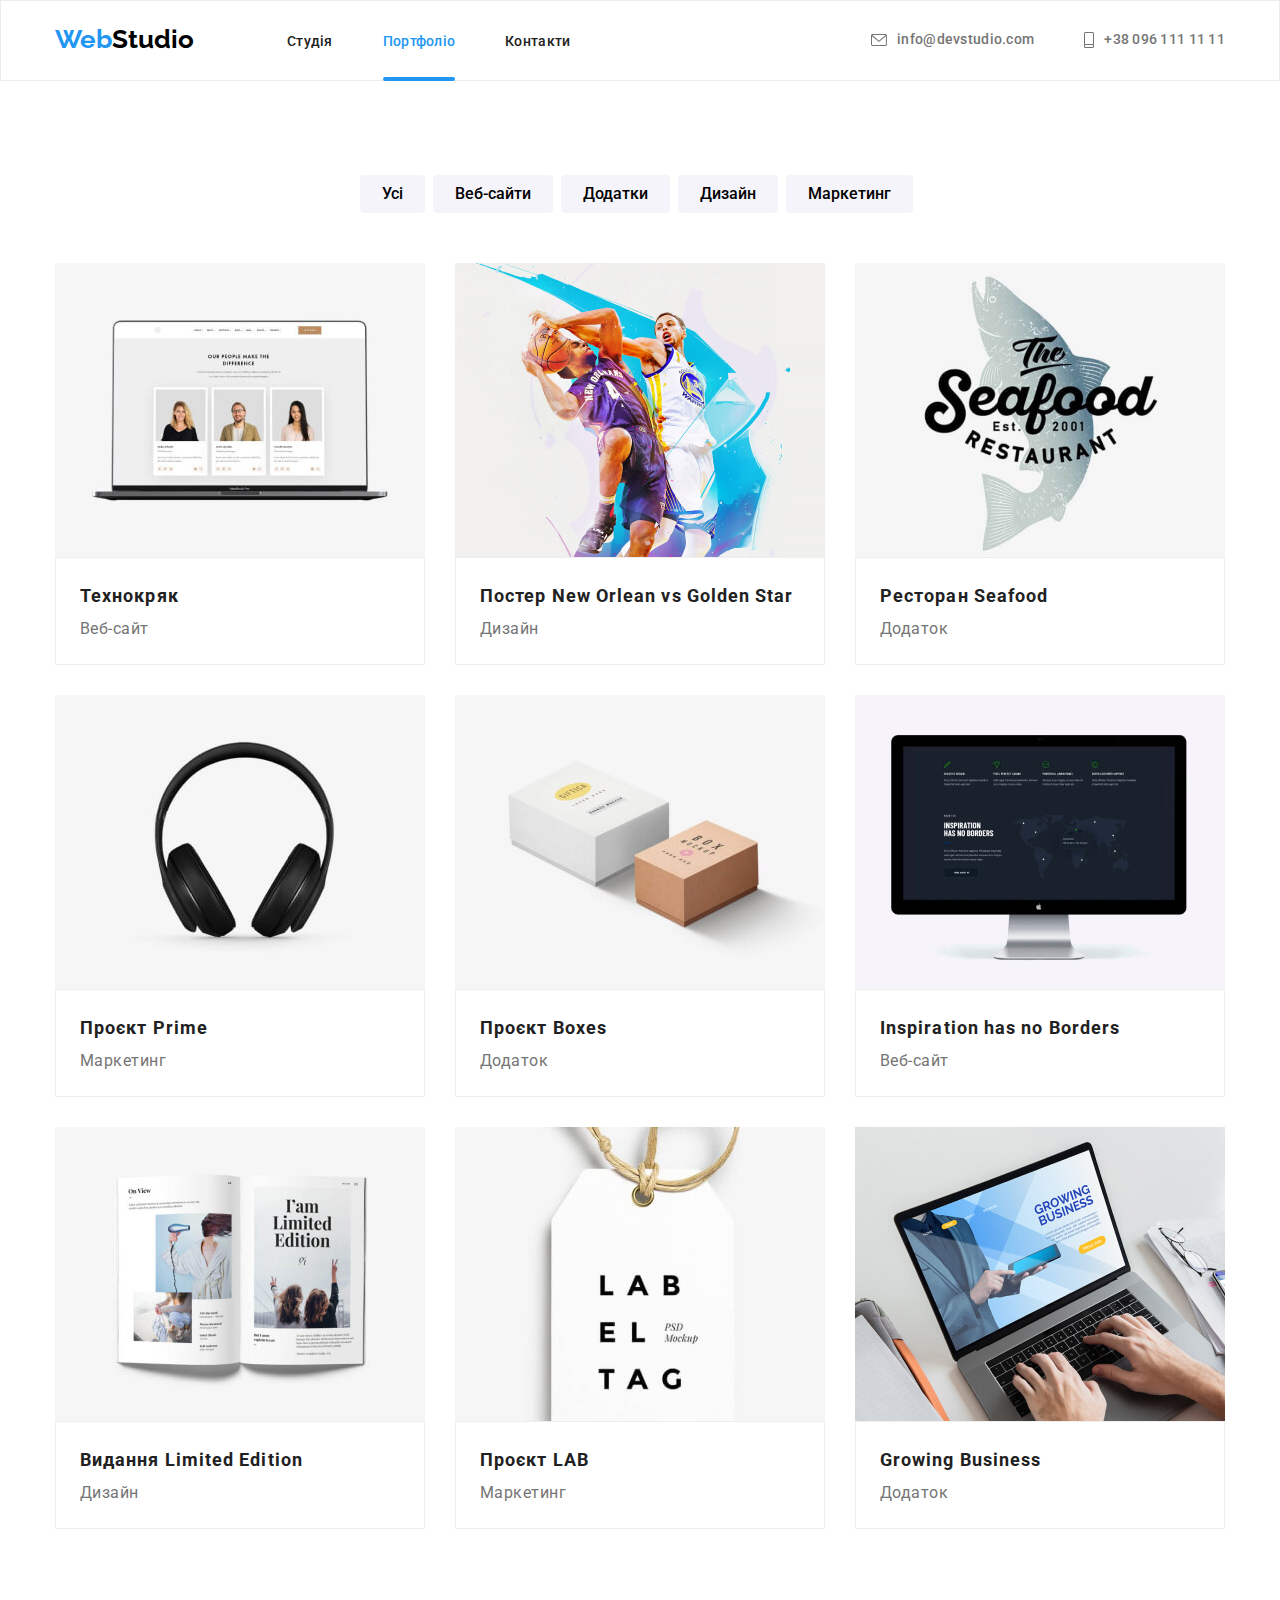
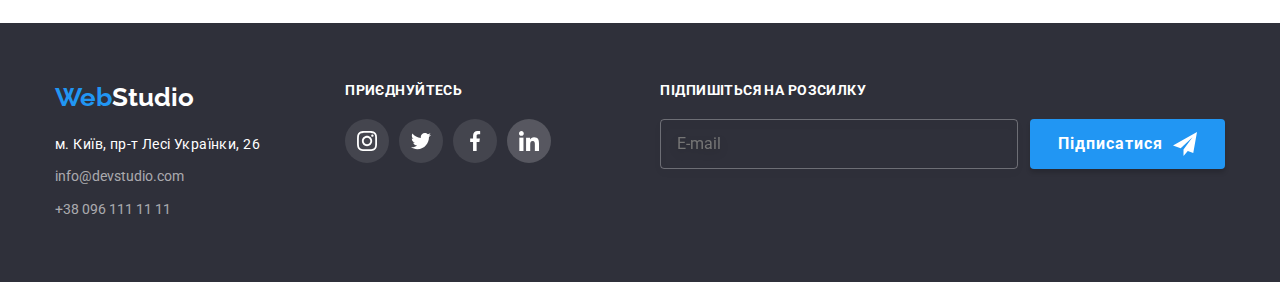
==== portfolio.html @ 8833a09e "copy" ====
<!DOCTYPE html>
<html lang="uk">

<head>
    <meta charset="UTF-8">
    <meta http-equiv="X-UA-Compatible" content="IE=edge">
    <meta name="viewport" content="width=device-width, initial-scale=1.0">
    <link
        href="https://fonts.googleapis.com/css2?family=Raleway:wght@700&family=Roboto:wght@400;500;700;900&display=swap"
        rel="stylesheet">
    <link rel="stylesheet" href="./css/modern-normalize.css">
    <link rel="stylesheet" href="./css/styles.css">
    <title>Portfolio</title>
</head>

<body>
    <header>
        <div class="container header-wrapper">
            <nav class="nav">
                <a class="logo-col" href="./index.html"><span class="logo">Web</span>Studio</a>
                <ul class="nav-list">
                    <li><a class="link" href="./index.html">Студія</a></li>
                    <li><a class="link link-current" href="./portfolio.html">Портфоліо</a></li>
                    <li><a class="link link-cont" href="#">Контакти</a></li>
                </ul>
            </nav>
            <ul class="contacts-list">
                <li>
                    <a class="contacts mail" href="mailto:info@devstudio.com"><svg class="social-mail" width="16"
                            height="12">
                            <use href="./images/icons.svg/cont.svg#icon-mail"></use>
                        </svg>info@devstudio.com</a>
                </li>
                <li>
                    <a class="contacts contacts-tel" href="tel:+380961111111"><svg class="social-tel" width="10"
                            height="16">
                            <use href="./images/icons.svg/cont.svg#icon-phone"></use>
                        </svg>+38 096 111 11 11</a>
                </li>
            </ul>
        </div>
    </header>

    <main class="main">
        <!-- <h1>Портфолио</h1> -->
        <section class="section">

            <div class="container">
                <ul class="filter-list">
                    <li class="filter-item"><button class="filter-btn" type="button">Усі</button></li>
                    <li class="filter-item"><button class="filter-btn" type="button">Веб-сайти</button></li>
                    <li class="filter-item"><button class="filter-btn" type="button">Додатки</button></li>
                    <li class="filter-item"><button class="filter-btn" type="button">Дизайн</button></li>
                    <li class="filter-item"><button class="filter-btn" type="button">Маркетинг</button></li>
                </ul>
                <ul class="portfolio-item">
                    <li class="portfolio-list">
                        <a class="item" href="#">
                            <div class="portfolio-images-wrapper">
                                <img class="images" src="./images/portfolio/img(0).jpg"
                                    alt="Постер New Orlean vs Golden Star" width="370" height="294">
                                <div class="portfolio-images">
                                    <p class="portfolio-text">
                                        Ресурс пропонує комплексні пропозиції з різним рівнем функціоналу та сервісів.
                                        Все
                                        це
                                        дозволить відвідувачу отримати
                                        вичерпні відомості про компанію чи приватну особу.
                                    </p>
                                </div>
                            </div>

                            <div class="filling">
                                <h2 class="name-services">Технокряк</h2>
                                <p class="services">Веб-сайт</p>
                            </div>
                        </a>
                    </li>
                    <li class="portfolio-list">
                        <a class="item" href="#">
                            <div class="portfolio-images-wrapper">
                                <img class="images" src="./images/portfolio/img(1).jpg"
                                    alt="Постер New Orlean vs Golden Star" width="370" height="294">
                                <div class="portfolio-images">
                                    <p class="portfolio-text">
                                        Ресурс пропонує комплексні пропозиції з різним рівнем функціоналу та сервісів.
                                        Все
                                        це
                                        дозволить відвідувачу отримати
                                        вичерпні відомості про компанію чи приватну особу.
                                    </p>
                                </div>
                            </div>
                            <div class="filling">
                                <h2 class="name-services">Постер New Orlean vs Golden Star</h2>
                                <p class="services">Дизайн</p>
                            </div>
                        </a>
                    </li>
                    <li class="portfolio-list">
                        <a class="item" href="#">
                            <div class="portfolio-images-wrapper">
                                <img class="images" src="./images/portfolio/img(2).jpg"
                                    alt="Постер New Orlean vs Golden Star" width="370" height="294">
                                <div class="portfolio-images">
                                    <p class="portfolio-text">
                                        Ресурс пропонує комплексні пропозиції з різним рівнем функціоналу та сервісів.
                                        Все
                                        це
                                        дозволить відвідувачу отримати
                                        вичерпні відомості про компанію чи приватну особу.
                                    </p>
                                </div>
                            </div>
                            <div class="filling">
                                <h2 class="name-services">Ресторан Seafood</h2>
                                <p class="services">Додаток</p>
                            </div>
                        </a>
                    </li>
                    <li class="portfolio-list">
                        <a class="item" href="#">
                            <div class="portfolio-images-wrapper">
                                <img class="images" src="./images/portfolio/img(3).jpg"
                                    alt="Постер New Orlean vs Golden Star" width="370" height="294">
                                <div class="portfolio-images">
                                    <p class="portfolio-text">
                                        Ресурс пропонує комплексні пропозиції з різним рівнем функціоналу та сервісів.
                                        Все
                                        це
                                        дозволить відвідувачу отримати
                                        вичерпні відомості про компанію чи приватну особу.
                                    </p>
                                </div>
                            </div>
                            <div class="filling">
                                <h2 class="name-services">Проєкт Prime</h2>
                                <p class="services">Маркетинг</p>
                            </div>
                        </a>
                    </li>
                    <li class="portfolio-list">
                        <a class="item" href="#">
                            <div class="portfolio-images-wrapper">
                                <img class="images" src="./images/portfolio/img(4).jpg"
                                    alt="Постер New Orlean vs Golden Star" width="370" height="294">
                                <div class="portfolio-images">
                                    <p class="portfolio-text">
                                        Ресурс пропонує комплексні пропозиції з різним рівнем функціоналу та сервісів.
                                        Все
                                        це
                                        дозволить відвідувачу отримати
                                        вичерпні відомості про компанію чи приватну особу.
                                    </p>
                                </div>
                            </div>
                            <div class="filling">
                                <h2 class="name-services">Проєкт Boxes</h2>
                                <p class="services">Додаток</p>
                            </div>
                        </a>
                    </li>
                    <li class="portfolio-list">
                        <a class="item" href="#">
                            <div class="portfolio-images-wrapper">
                                <img class="images" src="./images/portfolio/img(5).jpg"
                                    alt="Постер New Orlean vs Golden Star" width="370" height="294">
                                <div class="portfolio-images">
                                    <p class="portfolio-text">
                                        Ресурс пропонує комплексні пропозиції з різним рівнем функціоналу та сервісів.
                                        Все
                                        це
                                        дозволить відвідувачу отримати
                                        вичерпні відомості про компанію чи приватну особу.
                                    </p>
                                </div>
                            </div>
                            <div class="filling">
                                <h2 class="name-services">Inspiration has no Borders</h2>
                                <p class="services">Веб-сайт</p>
                            </div>
                        </a>
                    </li>
                    <li class="portfolio-list">
                        <a class="item" href="#">
                            <div class="portfolio-images-wrapper">
                                <img class="images" src="./images/portfolio/img(6).jpg"
                                    alt="Постер New Orlean vs Golden Star" width="370" height="294">
                                <div class="portfolio-images">
                                    <p class="portfolio-text">
                                        Ресурс пропонує комплексні пропозиції з різним рівнем функціоналу та сервісів.
                                        Все це дозволить відвідувачу отримати
                                        вичерпні відомості про компанію чи приватну особу.
                                    </p>
                                </div>
                            </div>
                            <div class="filling">
                                <h2 class="name-services">Видання Limited Edition</h2>
                                <p class="services">Дизайн</p>
                            </div>
                        </a>
                    </li>

                    <li class="portfolio-list">
                        <a class="item" href="#">
                            <div class="portfolio-images-wrapper">
                                <img class="images" src="./images/portfolio/img(7).jpg"
                                    alt="Постер New Orlean vs Golden Star" width="370" height="294">
                                <div class="portfolio-images">
                                    <p class="portfolio-text">
                                        Ресурс пропонує комплексні пропозиції з різним рівнем функціоналу та сервісів.
                                        Все
                                        це
                                        дозволить відвідувачу отримати
                                        вичерпні відомості про компанію чи приватну особу.
                                    </p>
                                </div>
                            </div>
                            <div class="filling">
                                <h2 class="name-services">Проєкт LAB</h2>
                                <p class="services">Маркетинг</p>
                            </div>
                        </a>
                    </li>

                    <li class="portfolio-list">
                        <a class="item" href="#">
                            <div class="portfolio-images-wrapper">
                                <img class="images" src="./images/portfolio/img(8).jpg"
                                    alt="Постер New Orlean vs Golden Star" width="370" height="294">
                                <div class="portfolio-images">
                                    <p class="portfolio-text">
                                        Ресурс пропонує комплексні пропозиції з різним рівнем функціоналу та сервісів.
                                        Все
                                        це
                                        дозволить відвідувачу отримати
                                        вичерпні відомості про компанію чи приватну особу.
                                    </p>
                                </div>
                            </div>
                            <div class="filling">
                                <h2 class="name-services">Growing Business</h2>
                                <p class="services">Додаток</p>
                            </div>
                        </a>
                    </li>
                </ul>
            </div>
        </section>

    </main>
    <footer class="footer">
        <div class="container footer-social">
            <div>
                <a class="footer-logo" href="./index.html"><span class="logo">Web</span>Studio</a>
                <address>
                    <a class="footer-item" href="https://goo.gl/maps/DmpzDfKuA3Ak4CY98" target="_blank"
                        rel="noopener noreferrer">м.
                        Київ, пр-т Лесі
                        Українки, 26</a>
                    <a class="footer-contacts" href="mailto:info@devstudio.com">info@devstudio.com</a>
                    <a class="footer-contacts" href="tel:+380961111111">+38 096 111 11 11</a>
                </address>
            </div>
            <div class="footer-second-block">
                <h3 class="footer-title">приєднуйтесь</h3>
                <ul class="footer-icons-social">
                    <li class="icons-social">
                        <a class="footer-social-link" href="#" target="_blank" aria-label="instagram">
                            <svg class="social-icon" width="20" height="20">
                                <use href="./images/icons.svg/sprite.svg#icon-instagram"></use>
                            </svg>
                        </a>
                    </li>
                    <li class="icons-social">
                        <a class="footer-social-link" href="#" target="_blank" aria-label="twitter">
                            <svg class="social-icon" width="20" height="20">
                                <use href="./images/icons.svg/sprite.svg#icon-twitter"></use>
                            </svg>
                        </a>
                    </li>
                    <li class="icons-social">
                        <a class="footer-social-link" href="#" target="_blank" aria-label="facebook">
                            <svg class="social-icon" width="20" height="20">
                                <use href="./images/icons.svg/sprite.svg#icon-facebook"></use>
                            </svg>
                        </a>
                    </li>
                    <li class="footer-social-link">
                        <a class="footer-social-link" href="#" target="_blank" aria-label="linkedin">
                            <svg class="social-icon" width="20" height="20">
                                <use href="./images/icons.svg/sprite.svg#icon-linkedin"></use>
                            </svg>
                        </a>
                    </li>
                </ul>
            </div>
    
            <div class="footer-third-block">
                <h3 class="footer-title">
                    ПІДПИШІТЬСЯ НА РОЗСИЛКУ
                </h3>
            <div class="footer-input-box">
                <input class="footer-input" type="email" placeholder="E-mail" required>
                <button class="footer-btn" type="submit">Підписатися</button>
                <svg class="footer-icon" width="24" height="24">
                    <use href="./images/modal-icons.svg#icon-telegram"></use>
                </svg>
            </div>
            </div>
        </div>
    </footer>
</body>

</html>
---- css/styles.css ----
:root {
  /*Основний колір*/
  --c-dark: #212121;
  --c-blue: #2196f3;
  --c-black: #000000;
  --c-gray: #757575;
  --c-white: #ffffff;
  /*Фон*/
  --bg-white: #ffffff;
  --bg-c-dark-grey: #2f303a;
  --bg-c-blue-white: #188ce8;
  --bg-c-light-gray: #f5f4fa;
  --bg-c-white: #ffffff;
  --bg-c-blue: #2196f3;
  /*Колір рамок*/
  --brd-c-gray: #eeeeee;
  --brd-c-light-gray: #ececec;
}

*,
::before,
::after {
  margin: 0;
  padding: 0;
  box-sizing: border-box;
}
/* img{
  display:block;
  max-width: 100%;
  height: auto;
} */

body {
  font-family: "Roboto", sans-serif;
  font-style: normal;
  margin: auto;
  background: var(--bg-white);
  color: var(--c-dark);
  box-sizing: border-box;
}

header {
  position: sticky;
  background: var(--bg-white);
  border: 1px solid var(--brd-c-light-gray);
}
.section {
  padding: 94px 0;
}
.section-content {
  padding: 94px 0 0 0;
}
.container {
  max-width: 1200px;
  margin: 0 auto;
  padding: 0 15px;
}

.header-wrapper {
  display: flex;
  justify-content: space-between;
}

.nav {
  display: flex;
  align-items: center;
}

.nav-list {
  display: flex;
  list-style: none;
  margin: 0;
  padding: 0;
  gap: 50px;
  padding-inline: 93px 0;
  align-items: center;
}

.nav-list li:nth-of-type(4) {
  margin-left: 344px;
}

.nav-list li:nth-of-type(5) {
  margin-left: 50px;
}

.link {
  position: relative;
  display: block;
  font-weight: 500;
  font-size: 14px;
  bottom: -1px;
  line-height: 1.1428;
  letter-spacing: 0.02em;
  text-decoration: none;
  color: var(--c-dark);
  transition: color 250ms cubic-bezier(0.4, 0, 0.2, 1);
}
.link-current,
.link:hover,
.link:focus {
  display: block;
  color: var(--c-blue);
}

.link-current::after,
.link:hover::after,
.link:focus::after {
  position: absolute;
  display: block;
  content: "";
  width: 100%;
  height: 4px;
  margin-top: 28px;
  background: #2196f3;
  border-radius: 2px;
}

li {
  list-style-type: none;
}

.logo {
  font-family: "Raleway", sans-serif;
  color: var(--c-blue);
  font-weight: 700;
}

.logo-col {
  font-size: 26px;
  font-family: "Raleway", sans-serif;
  color: var(--c-black);
  font-weight: 700;
  text-decoration: none;
  padding-top: 24px;
  padding-bottom: 25px;
}

.contacts {
  color: var(--c-gray);
  font-weight: 500;
  font-size: 14px;
  text-decoration: none;
  transition: color 250ms cubic-bezier(0.4, 0, 0.2, 1);
}
.mail {
  display: flex;
  align-items: center;
}
.social-mail {
  fill: currentColor;
  margin-right: 10px;
}

.contacts-tel {
  display: flex;
  align-items: center;
  margin-left: 50px;
}
.social-tel {
  margin-right: 10px;
  fill: currentColor;
}
.contacts-list {
  font-family: Roboto;
  font-size: 14px;
  font-weight: 500;
  line-height: 1.14;
  letter-spacing: 0.02em;
  text-align: left;
  display: flex;
  align-items: center;
}

.contacts:visited {
  color: inherit;
}

.contacts:hover,
.contacts:focus {
  color: var(--c-blue);
}

/*Main content*/
.hero {
  display: contents;
}
.first-block {
  display: flex;
  justify-content: center;
  flex-direction: column;
  gap: 30px;
  align-items: center;
  background-image: url(../images/icons.svg/bgst.jpg);
  background-repeat: no-repeat;
  max-width: 1600px;
  margin: 0 auto;
  color: var(--bg-white);
  padding: 200px 0;
}

.blocktext {
  max-width: 696px;
  font-weight: 900;
  font-size: 44px;
  line-height: 1.3636;
  text-align: center;
  letter-spacing: 0.06em;
  text-transform: uppercase;
  color: var(--c-white);
}

.order-btn {
  height: 50px;
  width: 216px;
  font-style: normal;
  font-weight: 700;
  font-size: 16px;
  line-height: 1.87;
  letter-spacing: 0.06em;
  background: var(--c-blue);
  box-shadow: 0px 4px 4px rgba(0, 0, 0, 0.15);
  border-radius: 4px;
  font-family: "Roboto", sans-serif;
  color: var(--bg-white);
  border: none;
  cursor: pointer;
  transition: background-color 250ms cubic-bezier(0.4, 0, 0.2, 1);
}
.order-btn:hover,
.order-btn:focus {
  background-color: var(--bg-c-blue-white);
}

.backdrop {
  display: flex;
  justify-content: center;
  align-items: center;
  position: fixed;
  z-index: 700;
  left: 0;
  bottom: 0;
  width: 100%;
  height: 100%;
  background: rgba(0, 0, 0, 0.2);
  transition: opacity 250ms cubic-bezier(0.4, 0, 0.2, 1),
    visibility 250ms cubic-bezier(0.4, 0, 0.2, 1);
}
.backdrop.is-hidden {
  opacity: 0;
  visibility: hidden;
  pointer-events: none;
}

.modal {
  position: relative;
  width: 528px;
  height: 581px;
  padding: 40px;
  background-color: var(--bg-c-white);
  box-shadow: 0px 1px 3px rgba(0, 0, 0, 0.12), 0px 1px 1px rgba(0, 0, 0, 0.14),
    0px 2px 1px rgba(0, 0, 0, 0.2);
  border-radius: 4px;
}
.modal-close {
  display: flex;
  justify-content: center;
  align-items: center;
  position: absolute;
  right: 8px;
  top: 8px;
  width: 30px;
  height: 30px;
  background: #ffffff;
  border: 1px solid rgba(0, 0, 0, 0.1);
  border-radius: 50%;
  cursor: pointer;
}
.modal-close:hover,
.modal-close:focus{
  fill:var(--bg-c-blue)
}
.form-title {
  margin-bottom: 12px;
  font-size: 20px;
  line-height: 1.15;
  text-align: center;
  letter-spacing: 0.03em;
  color: var(--c-dark);
}

.user-info {
  display: block;
  margin: 10px 0 4px;
  font-size: 12px;
  line-height: 14px;
  letter-spacing: 0.01em;
  color: var(--c-gray);
}

.user-card-info {
  position: relative;
}
.input-box:hover,
.input-box:focus {
  border: 1px solid var(--c-blue);
}
.input-box:hover + svg,
.input-box:focus + svg {
  fill: var(--c-blue);
}

.input-box[type="name"],
.input-box[type="tel"],
.input-box[type="email"],
.coment {
  display: block;
  width: 100%;
}

.input-box {
  font-size: 12px;
  line-height: 1.1666;
  letter-spacing: 0.01em;
  outline: none;
  display: block;
  padding: 12px 10px 12px 42px;
  width: 100%;
  max-height: 40px;
  border: 1px solid rgba(33, 33, 33, 0.2);
  border-radius: 4px;
  transition: fill 250ms cubic-bezier(0.4, 0, 0.2, 1),
    border 250ms cubic-bezier(0.4, 0, 0.2, 1);
}
.user-card-info svg {
  position: absolute;
  top: 11px;
  left: 12px;
}
.coment::placeholder {
  font-size: 12px;
  line-height: 1.1666;
  letter-spacing: 0.01em;
  color: rgba(117, 117, 117, 0.5);
}
.coment {
  resize: none;
  max-width: 448px;
  max-height: 120px;
  padding: 12px 16px;
  outline: none;
  font-size: 12px;
  line-height: 1.1666;
  letter-spacing: 0.01em;
  border: 1px solid rgba(33, 33, 33, 0.2);
  border-radius: 4px;
  transition: border 250ms cubic-bezier(0.4, 0, 0.2, 1);
}
.coment:hover,
.coment:focus {
  border: 1px solid var(--c-blue);
}
.checkbox-list {
  position: relative;
  display: flex;
  align-items: center;
  margin: 20px 0 30px;
}

.checkbox-list label::before {
  position: absolute;
  left: 16px;
  top: 3px;
  display: inline-block;
  content: "";
  margin-right: 7px;
  width: 16px;
  height: 15px;
  border: 1px solid var(--c-gray);
  border-radius: 2px;
  cursor: pointer;
}
.checkbox-list input:checked + label::before {
  background-color: var(--bg-c-blue);
  background-image: url(../images/mark.svg);
  background-repeat: no-repeat;
  background-position: center;
  border: none;
}
.checkbox-list input:checked{

}
.checkbox {
  width: 20px;
  height: 20px;
}
.checkbox-text {
  margin-left: 37px;
  margin-right: 7px;
  font-size: 14px;
  line-height: 24px;
  letter-spacing: 0.03em;
  color: var(--c-gray);
}
.contract {
 font-size: 14px;
line-height: 1.7142;
letter-spacing: 0.03em;
text-decoration-line: underline;
  color: var(--c-blue);
}
.brd-content {
  display: flex;
  justify-content: center;
}
.modal-btn {
  font-weight: 700;
  font-size: 16px;
  line-height: 1.875;
  letter-spacing: 0.06em;
  color: var(--c-white);
  cursor: pointer;
  padding: 10px 52px;
  border: 0;
  background: var(--bg-c-blue-white);
  box-shadow: 0px 4px 4px rgba(0, 0, 0, 0.15);
  border-radius: 4px;
}

.features-box {
  display: flex;
  justify-content: center;
  align-items: flex-start;
  gap: 30px;
}

.feature {
  width: 270px;
}
.images-benefits {
  margin-bottom: 30px;
}
.hidden {
  position: absolute;
  width: 1px;
  height: 1px;
  margin: -1px;
  border: 0;
  padding: 0;
  white-space: nowrap;
  clip-path: inset(100%);
  clip: rect(0 0 0 0);
  overflow: hidden;
}

.benefits {
  font-family: "Roboto";
  font-style: normal;
  font-weight: 700;
  font-size: 14px;
  line-height: 16px;
  letter-spacing: 0.03em;
  text-transform: uppercase;
  color: var(--c-dark);
  margin-bottom: 10px;
}

.text {
  font-family: Roboto;
  font-size: 14px;
  font-weight: 400;
  line-height: 1.7;
  letter-spacing: 0.03em;
  text-align: left;
  color: var(--c-gray);
}

.large-header {
  font-weight: 700;
  font-size: 36px;
  line-height: 1.7;
  text-align: center;
  letter-spacing: 0.03em;
  color: var(--c-dark);
  margin: 0 0 50px 0;
}
.work-photo {
  display: flex;
}
.specialty-img {
  display: block;
}
.specialty {
  position: relative;
  margin-right: 30px;
}
.specialty-text {
  position: absolute;
  left: 0;
  bottom: 0;
  width: 100%;
  z-index: 2;
  padding: 27px 10px;
  font-weight: 700;
  font-size: 14px;
  line-height: 1.14;
  text-align: center;
  letter-spacing: 0.03em;
  text-transform: uppercase;
  color: var(--c-white);
  background: rgba(47, 48, 58, 0.8);
}
.team {
  background-color: var(--bg-c-light-gray);
  display: flex;
  flex-direction: column;
}

.photo {
  width: 270px;
  height: 260px;
}

.cards-set {
  display: flex;
  justify-content: center;
  align-items: center;
  gap: 30px;
}

.card {
  width: 270px;
  background: var(--bg-white);
  box-shadow: 0px 1px 3px rgba(0, 0, 0, 0.12), 0px 1px 1px rgba(0, 0, 0, 0.14),
    0px 2px 1px rgba(0, 0, 0, 0.2);
  border-radius: 0px 0px 4px 4px;
}

.card-icons-social {
  display: flex;
  justify-content: center;
  align-items: center;
  flex-wrap: wrap;
  gap: 10px;
  margin-top: 20px;
}
.social-link {
  display: flex;
  align-items: center;
  justify-content: center;
  height: 44px;
  width: 44px;
  border-radius: 50%;
  background-color: var(--c-white);
  fill: #afb1b8;
  transition: fill 250ms cubic-bezier(0.4, 0, 0.2, 1),
    background-color 250ms cubic-bezier(0.4, 0, 0.2, 1);
}
.social-link:hover,
.social-link:focus {
  fill: var(--c-white);
  background-color: var(--bg-c-blue);
}

.card-heros {
  padding: 30px 32px;
}
.name {
  font-weight: 500;
  font-size: 16px;
  line-height: 1.18;
  text-align: center;
  letter-spacing: 0.03em;
  color: var(--c-dark);
  margin-bottom: 10px;
}

.position {
  text-align: center;
  font-weight: 400;
  font-size: 16px;
  line-height: 1.18;
  text-align: center;
  letter-spacing: 0.03em;
  color: var(--c-gray);
  margin-bottom: 16px;
}
.regular-customers {
  display: flex;
  justify-content: center;
  gap: 30px;
}

.client-link {
  display: flex;
  justify-content: center;
  align-items: center;
  border: 1px solid #afb1b8;
  height: 92px;
  width: 170px;
  border-radius: 4px;
  color: #afb1b8;
  background-color: transparent;
  transition: color 250ms cubic-bezier(0.4, 0, 0.2, 1),
    border-color 250ms cubic-bezier(0.4, 0, 0.2, 1);
}
.client-link:hover,
.client-link:focus {
  color: var(--c-blue);
  border-color: var(--bg-c-blue);
}
.icon-group {
  fill: currentColor;
}
/* footer */
.footer {
  padding: 60px 0;
  background-color: var(--bg-c-dark-grey);
}

.footer-logo {
  font-family: "Raleway", sans-serif;
  color: var(--bg-white);
  font-weight: 700;
  font-size: 26px;
  text-decoration: none;
  margin-bottom: 20px;
  display: block;
}

.footer-item {
  font-style: normal;
  font-weight: 400;
  color: var(--bg-white);
  text-decoration: none;
  font-family: Roboto;
  font-size: 14px;
  line-height: 1.71;
  letter-spacing: 0.03em;
  text-align: left;
  transition: color 250ms cubic-bezier(0.4, 0, 0.2, 1);
}
.footer-item:hover,
.footer-item:focus {
  color: var(--c-blue);
}
.footer-icons-social {
  display: flex;
  justify-content: center;
  align-items: center;
  flex-wrap: wrap;
  gap: 10px;
  margin-top: 20px;
}
.footer-social-link {
  display: flex;
  align-items: center;
  justify-content: center;
  height: 44px;
  width: 44px;
  border-radius: 50%;
  background: rgba(255, 255, 255, 0.1);
  fill: var(--c-white);
  transition: fill 250ms cubic-bezier(0.4, 0, 0.2, 1),
    background-color 250ms cubic-bezier(0.4, 0, 0.2, 1);
}
.footer-social-link:hover,
.footer-social-link:focus {
  fill: var(--c-white);
  background-color: var(--bg-c-blue);
}

address {
  display: flex;
  flex-direction: column;
  font-style: normal;
}

.footer-contacts {
  font-size: 14px;
  line-height: 1.7;
  vertical-align: Top;
  color: rgba(255, 255, 255, 0.6);
  text-decoration: none;
  margin-top: 9px;
  transition: color 250ms cubic-bezier(0.4, 0, 0.2, 1);
}

.footer-contacts:hover,
.footer-contacts:focus {
  color: var(--c-blue);
}

.footer-second-block {
  margin-left: 70px;
  margin-right: 94px;
}
.footer-title {
  font-weight: 700;
  font-size: 14px;
  line-height: 1.14;
  letter-spacing: 0.03em;
  text-transform: uppercase;
  color: #ffffff;
}
.footer-third-block {
  max-width: 570px;
}
.footer-social {
  display: flex;
  justify-content: space-between;
}
.footer-content {
}
.footer-input-box {
  position: relative;
  margin-top: 20px;
  display: flex;
  align-items: center;
  justify-content: center;
  gap: 12px;
}
.footer-input {
  padding: 15px 16px;
  width: 358px;
  height: 50px;
  background-color: transparent;
  border: 1px solid rgba(255, 255, 255, 0.3);
  filter: drop-shadow(0px 4px 4px rgba(0, 0, 0, 0.15));
  border-radius: 4px;
  color: var(--c-white);
}
.footer-btn {
  padding: 10px 62px 10px 28px;
  font-weight: 700;
  font-size: 16px;
  line-height: 1.875;
  display: flex;
  align-items: center;
  text-align: center;
  letter-spacing: 0.06em;
  color: #ffffff;
  background: #2196f3;
  box-shadow: 0px 4px 4px rgba(0, 0, 0, 0.15);
  border-radius: 4px;
  border: 0;
  outline: none;
  cursor: pointer;
  transition: background-color 250ms cubic-bezier(0.4, 0, 0.2, 1);
}
.footer-btn:hover,
.footer-btn:focus {
  background-color: var(--bg-c-blue-white);
}
.footer-icon {
  position: absolute;
  right: 28px;
}

/*Portfolio*/
.main {
  background-color: var(--bg-c-white);
}
/* filter */
.filter-list {
  display: flex;
  justify-content: center;
}

.filter-item {
  font-size: 16px;
  line-height: 1.6;
  vertical-align: Top;
  padding-bottom: 50px;
  margin-right: 8px;
}
.filter-btn {
  font-weight: 500;
  font-size: 16px;
  line-height: 1.625;
  border-radius: 4px;
  background-color: var(--bg-c-light-gray);
  cursor: pointer;
  border: 0ch;
  padding: 6px 22px;
  transition: color 250ms cubic-bezier(0.4, 0, 0.2, 1),
    background-color 250ms cubic-bezier(0.4, 0, 0.2, 1),
    box-shadow 250ms cubic-bezier(0.4, 0, 0.2, 1);
}

.filter-btn:hover,
.filter-btn:focus {
  background-color: var(--bg-c-blue);
  color: var(--c-white);
  box-shadow: 0px 3px 1px rgba(0, 0, 0, 0.1), 0px 1px 2px rgba(0, 0, 0, 0.08),
    0px 2px 2px rgba(0, 0, 0, 0.12);
}
/* gallery */
.portfolio-item {
  display: flex;
  flex-wrap: wrap;
  justify-content: center;
  gap: 30px;
}

.item {
  display: block;
}
.item:hover .portfolio-text,
.item:focus .portfolio-text {
  transform: translateY(0);
}
.portfolio-list {
  background: var(--bg-white);
}
.portfolio-list:hover,
.portfolio-list:focus {
  box-shadow: 0px 1px 1px rgba(0, 0, 0, 0.12), 0px 4px 4px rgba(0, 0, 0, 0.06),
    1px 4px 6px rgba(0, 0, 0, 0.16);
}
.portfolio-images-wrapper {
  position: relative;
  overflow: hidden;
}
.portfolio-text {
  position: absolute;
  width: 100%;
  height: 100%;
  left: 0;
  top: 0;
  padding: 63px 24px;
  background: rgba(33, 150, 243, 0.9);
  font-size: 18px;
  line-height: 28px;
  letter-spacing: 0.03em;
  color: var(--c-white);
  transform: translateY(100%);
  transition: transform 250ms cubic-bezier(0.4, 0, 0.2, 1);
  overflow: auto;
}

.images {
  display: block;
  transition: box-shadow 250ms cubic-bezier(0.4, 0, 0.2, 1);
}

.item {
  text-decoration: none;
}
.filling {
  padding: 20px 24px;
  border: 1px solid var(--brd-c-gray);
}

.name-services {
  font-family: Roboto;
  font-size: 18px;
  font-weight: 700;
  line-height: 2;
  letter-spacing: 0.06em;
  text-align: left;
  color: var(--c-dark);
}

.services {
  font-family: Roboto;
  font-size: 16px;
  font-weight: 400;
  line-height: 1.87;
  letter-spacing: 0.03em;
  text-align: left;
  color: var(--c-gray);
}
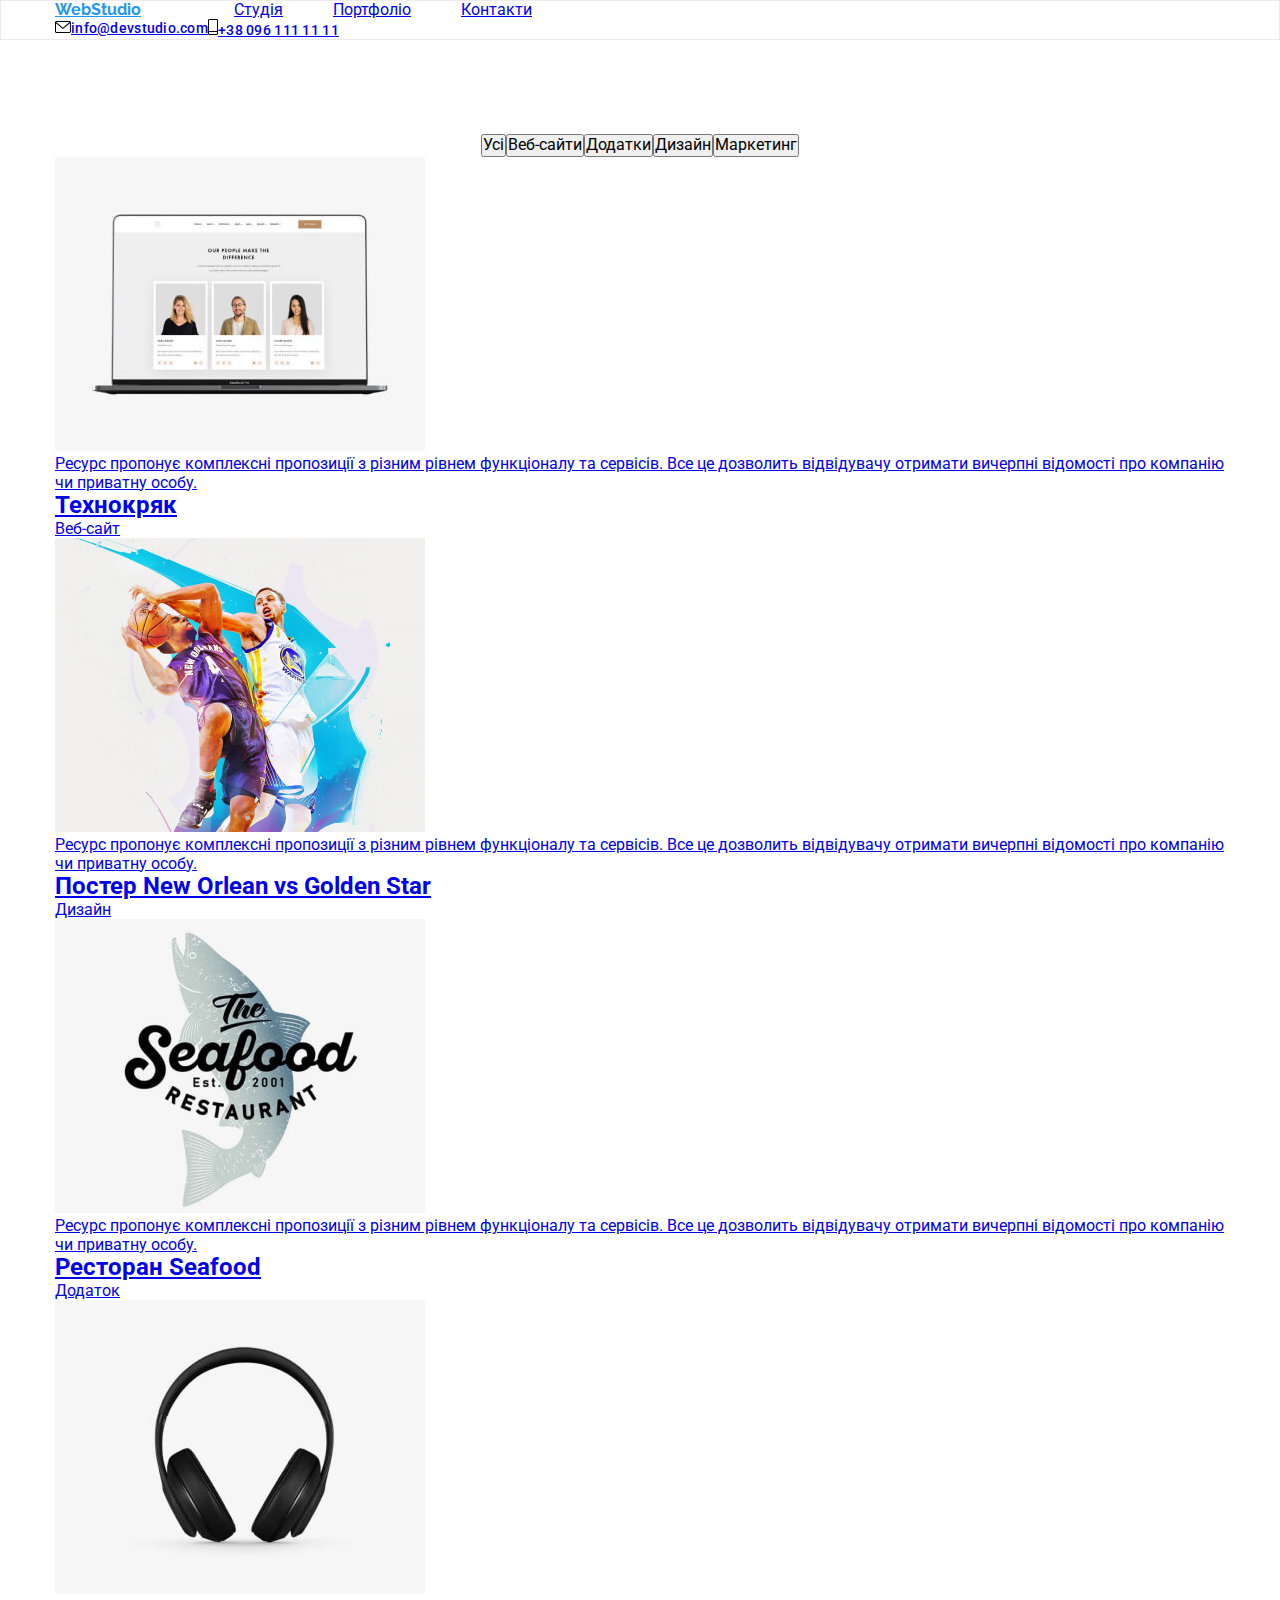
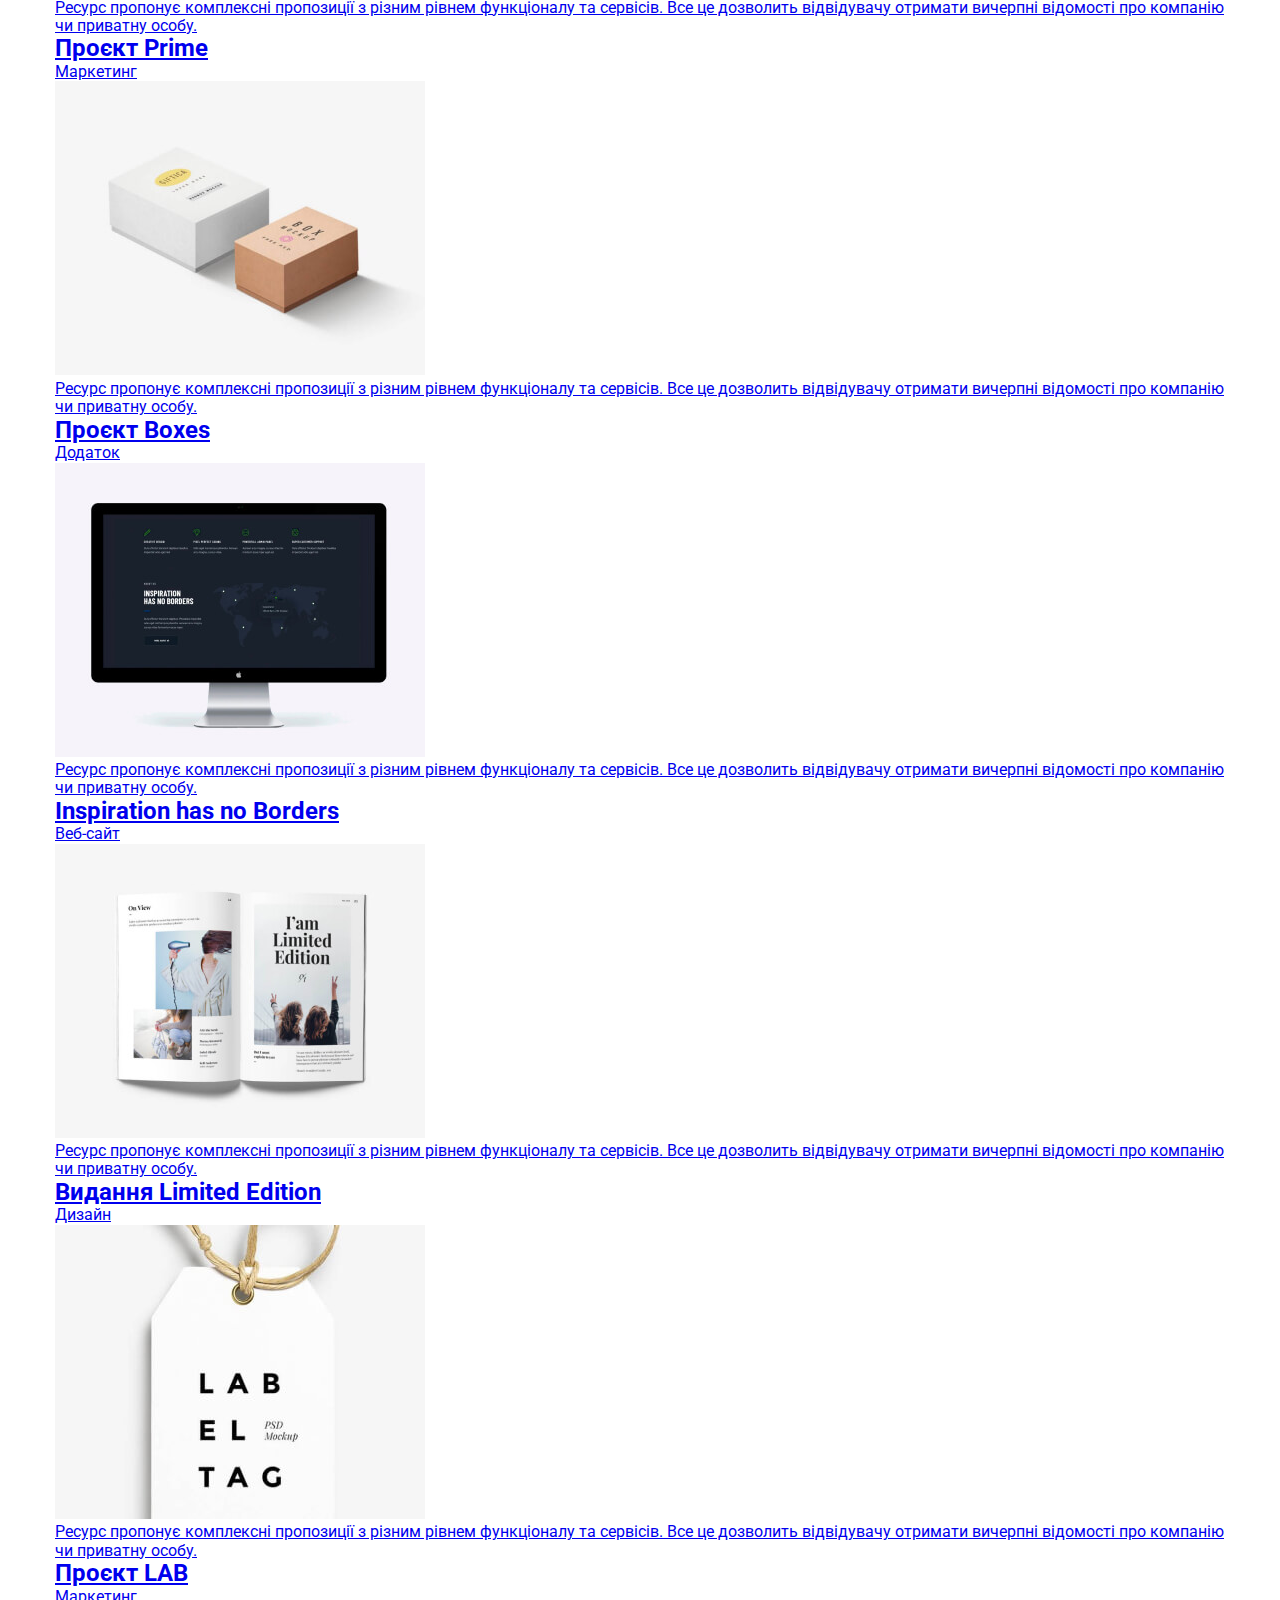
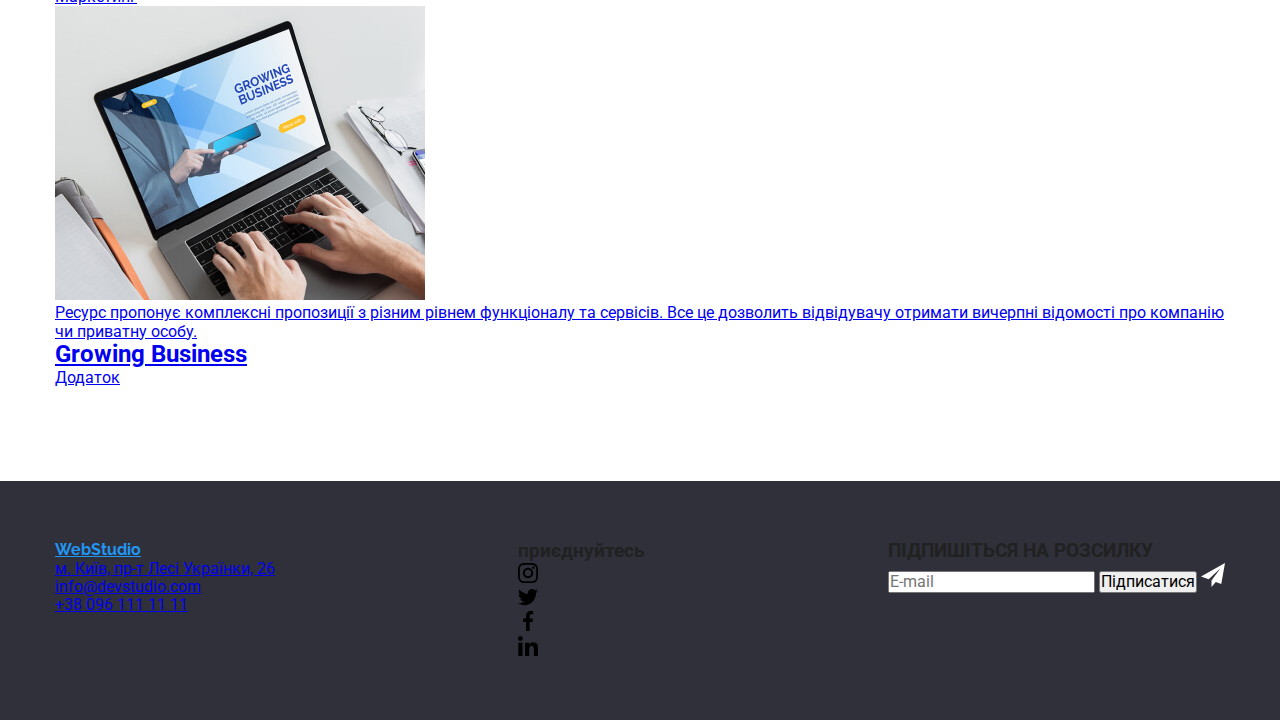
==== commit c0cfdc64: "redag" ====
--- a/portfolio.html
+++ b/portfolio.html
@@ -10,30 +10,31 @@
         rel="stylesheet">
     <link rel="stylesheet" href="./css/modern-normalize.css">
     <link rel="stylesheet" href="./css/styles.css">
+    <link rel="stylesheet" href="./css/main.min.css">
     <title>Portfolio</title>
 </head>
 
 <body>
     <header>
-        <div class="container header-wrapper">
+        <div class="container header__wrapper">
             <nav class="nav">
-                <a class="logo-col" href="./index.html"><span class="logo">Web</span>Studio</a>
+                <a class="logo" href="./index.html"><span class="logo__part footer__part">Web</span>Studio</a>
                 <ul class="nav-list">
-                    <li><a class="link" href="./index.html">Студія</a></li>
-                    <li><a class="link link-current" href="./portfolio.html">Портфоліо</a></li>
-                    <li><a class="link link-cont" href="#">Контакти</a></li>
+                    <li><a class="nav-list__link" href="./index.html">Студія</a></li>
+                    <li><a class="nav-list__link nav-list__link--current" href="./portfolio.html">Портфоліо</a></li>
+                    <li><a class="nav-list__link" href="#">Контакти</a></li>
                 </ul>
             </nav>
             <ul class="contacts-list">
                 <li>
-                    <a class="contacts mail" href="mailto:info@devstudio.com"><svg class="social-mail" width="16"
-                            height="12">
+                    <a class="contacts-list__link" href="mailto:info@devstudio.com"><svg class="contacts-list__icon"
+                            width="16" height="12">
                             <use href="./images/icons.svg/cont.svg#icon-mail"></use>
                         </svg>info@devstudio.com</a>
                 </li>
                 <li>
-                    <a class="contacts contacts-tel" href="tel:+380961111111"><svg class="social-tel" width="10"
-                            height="16">
+                    <a class="contacts-list__link contacts-list__link--offset" href="tel:+380961111111"><svg
+                            class="contacts-list__icon" width="10" height="16">
                             <use href="./images/icons.svg/cont.svg#icon-phone"></use>
                         </svg>+38 096 111 11 11</a>
                 </li>
@@ -47,200 +48,205 @@
 
             <div class="container">
                 <ul class="filter-list">
-                    <li class="filter-item"><button class="filter-btn" type="button">Усі</button></li>
-                    <li class="filter-item"><button class="filter-btn" type="button">Веб-сайти</button></li>
-                    <li class="filter-item"><button class="filter-btn" type="button">Додатки</button></li>
-                    <li class="filter-item"><button class="filter-btn" type="button">Дизайн</button></li>
-                    <li class="filter-item"><button class="filter-btn" type="button">Маркетинг</button></li>
+                    <li class="filter-list filter-list__filter-item"><button class="filter-list__filter-btn"
+                            type="button">Усі</button></li>
+                    <li class="filter-list filter-list__filter-item"><button class="filter-list__filter-btn"
+                            type="button">Веб-сайти</button></li>
+                    <li class="filter-list filter-list__filter-item"><button class="filter-list__filter-btn"
+                            type="button">Додатки</button></li>
+                    <li class="filter-list filter-list__filter-item"><button class="filter-list__filter-btn"
+                            type="button">Дизайн</button></li>
+                    <li class="filter-list filter-list__filter-item"><button class="filter-list__filter-btn"
+                            type="button">Маркетинг</button></li>
                 </ul>
-                <ul class="portfolio-item">
-                    <li class="portfolio-list">
-                        <a class="item" href="#">
-                            <div class="portfolio-images-wrapper">
-                                <img class="images" src="./images/portfolio/img(0).jpg"
-                                    alt="Постер New Orlean vs Golden Star" width="370" height="294">
-                                <div class="portfolio-images">
-                                    <p class="portfolio-text">
-                                        Ресурс пропонує комплексні пропозиції з різним рівнем функціоналу та сервісів.
-                                        Все
-                                        це
-                                        дозволить відвідувачу отримати
-                                        вичерпні відомості про компанію чи приватну особу.
-                                    </p>
-                                </div>
-                            </div>
-
-                            <div class="filling">
-                                <h2 class="name-services">Технокряк</h2>
-                                <p class="services">Веб-сайт</p>
-                            </div>
-                        </a>
-                    </li>
-                    <li class="portfolio-list">
-                        <a class="item" href="#">
-                            <div class="portfolio-images-wrapper">
-                                <img class="images" src="./images/portfolio/img(1).jpg"
-                                    alt="Постер New Orlean vs Golden Star" width="370" height="294">
-                                <div class="portfolio-images">
-                                    <p class="portfolio-text">
-                                        Ресурс пропонує комплексні пропозиції з різним рівнем функціоналу та сервісів.
-                                        Все
-                                        це
-                                        дозволить відвідувачу отримати
-                                        вичерпні відомості про компанію чи приватну особу.
-                                    </p>
-                                </div>
-                            </div>
-                            <div class="filling">
-                                <h2 class="name-services">Постер New Orlean vs Golden Star</h2>
-                                <p class="services">Дизайн</p>
-                            </div>
-                        </a>
-                    </li>
-                    <li class="portfolio-list">
-                        <a class="item" href="#">
-                            <div class="portfolio-images-wrapper">
-                                <img class="images" src="./images/portfolio/img(2).jpg"
-                                    alt="Постер New Orlean vs Golden Star" width="370" height="294">
-                                <div class="portfolio-images">
-                                    <p class="portfolio-text">
-                                        Ресурс пропонує комплексні пропозиції з різним рівнем функціоналу та сервісів.
-                                        Все
-                                        це
-                                        дозволить відвідувачу отримати
-                                        вичерпні відомості про компанію чи приватну особу.
-                                    </p>
-                                </div>
-                            </div>
-                            <div class="filling">
-                                <h2 class="name-services">Ресторан Seafood</h2>
-                                <p class="services">Додаток</p>
-                            </div>
-                        </a>
-                    </li>
-                    <li class="portfolio-list">
-                        <a class="item" href="#">
-                            <div class="portfolio-images-wrapper">
-                                <img class="images" src="./images/portfolio/img(3).jpg"
-                                    alt="Постер New Orlean vs Golden Star" width="370" height="294">
-                                <div class="portfolio-images">
-                                    <p class="portfolio-text">
-                                        Ресурс пропонує комплексні пропозиції з різним рівнем функціоналу та сервісів.
-                                        Все
-                                        це
-                                        дозволить відвідувачу отримати
-                                        вичерпні відомості про компанію чи приватну особу.
-                                    </p>
-                                </div>
-                            </div>
-                            <div class="filling">
-                                <h2 class="name-services">Проєкт Prime</h2>
-                                <p class="services">Маркетинг</p>
-                            </div>
-                        </a>
-                    </li>
-                    <li class="portfolio-list">
-                        <a class="item" href="#">
-                            <div class="portfolio-images-wrapper">
-                                <img class="images" src="./images/portfolio/img(4).jpg"
-                                    alt="Постер New Orlean vs Golden Star" width="370" height="294">
-                                <div class="portfolio-images">
-                                    <p class="portfolio-text">
-                                        Ресурс пропонує комплексні пропозиції з різним рівнем функціоналу та сервісів.
-                                        Все
-                                        це
-                                        дозволить відвідувачу отримати
-                                        вичерпні відомості про компанію чи приватну особу.
-                                    </p>
-                                </div>
-                            </div>
-                            <div class="filling">
-                                <h2 class="name-services">Проєкт Boxes</h2>
-                                <p class="services">Додаток</p>
-                            </div>
-                        </a>
-                    </li>
-                    <li class="portfolio-list">
-                        <a class="item" href="#">
-                            <div class="portfolio-images-wrapper">
-                                <img class="images" src="./images/portfolio/img(5).jpg"
-                                    alt="Постер New Orlean vs Golden Star" width="370" height="294">
-                                <div class="portfolio-images">
-                                    <p class="portfolio-text">
-                                        Ресурс пропонує комплексні пропозиції з різним рівнем функціоналу та сервісів.
-                                        Все
-                                        це
-                                        дозволить відвідувачу отримати
-                                        вичерпні відомості про компанію чи приватну особу.
-                                    </p>
-                                </div>
-                            </div>
-                            <div class="filling">
-                                <h2 class="name-services">Inspiration has no Borders</h2>
-                                <p class="services">Веб-сайт</p>
-                            </div>
-                        </a>
-                    </li>
-                    <li class="portfolio-list">
-                        <a class="item" href="#">
-                            <div class="portfolio-images-wrapper">
-                                <img class="images" src="./images/portfolio/img(6).jpg"
-                                    alt="Постер New Orlean vs Golden Star" width="370" height="294">
-                                <div class="portfolio-images">
-                                    <p class="portfolio-text">
+                <ul class="portfolio-list">
+                    <li class="portfolio-list__item">
+                        <a class="portfolio-list__link" href="#">
+                            <div class="portfolio-list__image-wrapper">
+                                <img class="portfolio-list__image" src="./images/portfolio/img(0).jpg"
+                                    alt="Постер New Orlean vs Golden Star" width="370" height="294">
+                                <div class="portfolio-image">
+                                    <p class="portfolio-list__text">
+                                        Ресурс пропонує комплексні пропозиції з різним рівнем функціоналу та сервісів.
+                                        Все
+                                        це
+                                        дозволить відвідувачу отримати
+                                        вичерпні відомості про компанію чи приватну особу.
+                                    </p>
+                                </div>
+                            </div>
+
+                            <div class="portfolio-list__filling">
+                                <h2 class="portfolio-list__name-services">Технокряк</h2>
+                                <p class="portfolio-list__services">Веб-сайт</p>
+                            </div>
+                        </a>
+                    </li>
+                    <li class=" portfolio-list__item">
+                        <a class="portfolio-list__link" href="#">
+                            <div class="portfolio-list__image-wrapper">
+                                <img class="portfolio-list__image" src="./images/portfolio/img(1).jpg"
+                                    alt="Постер New Orlean vs Golden Star" width="370" height="294">
+                                <div class="portfolio-images">
+                                    <p class="portfolio-list__text">
+                                        Ресурс пропонує комплексні пропозиції з різним рівнем функціоналу та сервісів.
+                                        Все
+                                        це
+                                        дозволить відвідувачу отримати
+                                        вичерпні відомості про компанію чи приватну особу.
+                                    </p>
+                                </div>
+                            </div>
+                            <div class="portfolio-list__filling">
+                                <h2 class="portfolio-list__name-services">Постер New Orlean vs Golden Star</h2>
+                                <p class="portfolio-list__services">Дизайн</p>
+                            </div>
+                        </a>
+                    </li>
+                    <li class="portfolio-list__item">
+                        <a class="portfolio-list__link" href="#">
+                            <div class="portfolio-list__image-wrapper">
+                                <img class="portfolio-list__image" src="./images/portfolio/img(2).jpg"
+                                    alt="Постер New Orlean vs Golden Star" width="370" height="294">
+                                <div class="portfolio-images">
+                                    <p class="portfolio-list__text">
+                                        Ресурс пропонує комплексні пропозиції з різним рівнем функціоналу та сервісів.
+                                        Все
+                                        це
+                                        дозволить відвідувачу отримати
+                                        вичерпні відомості про компанію чи приватну особу.
+                                    </p>
+                                </div>
+                            </div>
+                            <div class="portfolio-list__filling">
+                                <h2 class="portfolio-list__name-services">Ресторан Seafood</h2>
+                                <p class="portfolio-list__services">Додаток</p>
+                            </div>
+                        </a>
+                    </li>
+                    <li class="portfolio-list__item">
+                        <a class="portfolio-list__link" href="#">
+                            <div class="portfolio-list__image-wrapper">
+                                <img class="portfolio-list__image" src="./images/portfolio/img(3).jpg"
+                                    alt="Постер New Orlean vs Golden Star" width="370" height="294">
+                                <div class="portfolio-images">
+                                    <p class="portfolio-list__text">
+                                        Ресурс пропонує комплексні пропозиції з різним рівнем функціоналу та сервісів.
+                                        Все
+                                        це
+                                        дозволить відвідувачу отримати
+                                        вичерпні відомості про компанію чи приватну особу.
+                                    </p>
+                                </div>
+                            </div>
+                            <div class="portfolio-list__filling">
+                                <h2 class="portfolio-list__name-services">Проєкт Prime</h2>
+                                <p class="portfolio-list__services">Маркетинг</p>
+                            </div>
+                        </a>
+                    </li>
+                    <li class="portfolio-list__item">
+                        <a class="portfolio-list__link" href="#">
+                            <div class="portfolio-list__image-wrapper">
+                                <img class="portfolio-list__image" src="./images/portfolio/img(4).jpg"
+                                    alt="Постер New Orlean vs Golden Star" width="370" height="294">
+                                <div class="portfolio-images">
+                                    <p class="portfolio-list__text">
+                                        Ресурс пропонує комплексні пропозиції з різним рівнем функціоналу та сервісів.
+                                        Все
+                                        це
+                                        дозволить відвідувачу отримати
+                                        вичерпні відомості про компанію чи приватну особу.
+                                    </p>
+                                </div>
+                            </div>
+                            <div class="portfolio-list__filling">
+                                <h2 class="portfolio-list__name-services">Проєкт Boxes</h2>
+                                <p class="portfolio-list__services">Додаток</p>
+                            </div>
+                        </a>
+                    </li>
+                    <li class="portfolio-list__item">
+                        <a class="portfolio-list__link" href="#">
+                            <div class="portfolio-list__image-wrapper">
+                                <img class="portfolio-list__image" src="./images/portfolio/img(5).jpg"
+                                    alt="Постер New Orlean vs Golden Star" width="370" height="294">
+                                <div class="portfolio-images">
+                                    <p class="portfolio-list__text">
+                                        Ресурс пропонує комплексні пропозиції з різним рівнем функціоналу та сервісів.
+                                        Все
+                                        це
+                                        дозволить відвідувачу отримати
+                                        вичерпні відомості про компанію чи приватну особу.
+                                    </p>
+                                </div>
+                            </div>
+                            <div class="portfolio-list__filling">
+                                <h2 class="portfolio-list__name-services">Inspiration has no Borders</h2>
+                                <p class="portfolio-list__services">Веб-сайт</p>
+                            </div>
+                        </a>
+                    </li>
+                    <li class="portfolio-list__item">
+                        <a class="portfolio-list__link" href="#">
+                            <div class="portfolio-list__image-wrapper">
+                                <img class="portfolio-list__image" src="./images/portfolio/img(6).jpg"
+                                    alt="Постер New Orlean vs Golden Star" width="370" height="294">
+                                <div class="portfolio-images">
+                                    <p class="portfolio-list__text">
                                         Ресурс пропонує комплексні пропозиції з різним рівнем функціоналу та сервісів.
                                         Все це дозволить відвідувачу отримати
                                         вичерпні відомості про компанію чи приватну особу.
                                     </p>
                                 </div>
                             </div>
-                            <div class="filling">
-                                <h2 class="name-services">Видання Limited Edition</h2>
-                                <p class="services">Дизайн</p>
-                            </div>
-                        </a>
-                    </li>
-
-                    <li class="portfolio-list">
-                        <a class="item" href="#">
-                            <div class="portfolio-images-wrapper">
-                                <img class="images" src="./images/portfolio/img(7).jpg"
-                                    alt="Постер New Orlean vs Golden Star" width="370" height="294">
-                                <div class="portfolio-images">
-                                    <p class="portfolio-text">
-                                        Ресурс пропонує комплексні пропозиції з різним рівнем функціоналу та сервісів.
-                                        Все
-                                        це
-                                        дозволить відвідувачу отримати
-                                        вичерпні відомості про компанію чи приватну особу.
-                                    </p>
-                                </div>
-                            </div>
-                            <div class="filling">
-                                <h2 class="name-services">Проєкт LAB</h2>
-                                <p class="services">Маркетинг</p>
-                            </div>
-                        </a>
-                    </li>
-
-                    <li class="portfolio-list">
-                        <a class="item" href="#">
-                            <div class="portfolio-images-wrapper">
-                                <img class="images" src="./images/portfolio/img(8).jpg"
-                                    alt="Постер New Orlean vs Golden Star" width="370" height="294">
-                                <div class="portfolio-images">
-                                    <p class="portfolio-text">
-                                        Ресурс пропонує комплексні пропозиції з різним рівнем функціоналу та сервісів.
-                                        Все
-                                        це
-                                        дозволить відвідувачу отримати
-                                        вичерпні відомості про компанію чи приватну особу.
-                                    </p>
-                                </div>
-                            </div>
-                            <div class="filling">
-                                <h2 class="name-services">Growing Business</h2>
-                                <p class="services">Додаток</p>
+                            <div class="portfolio-list__filling">
+                                <h2 class="portfolio-list__name-services">Видання Limited Edition</h2>
+                                <p class="portfolio-list__services">Дизайн</p>
+                            </div>
+                        </a>
+                    </li>
+
+                    <li class="portfolio-list__item">
+                        <a class="portfolio-list__link" href="#">
+                            <div class="portfolio-list__image-wrapper">
+                                <img class="portfolio-list__image" src="./images/portfolio/img(7).jpg"
+                                    alt="Постер New Orlean vs Golden Star" width="370" height="294">
+                                <div class="portfolio-images">
+                                    <p class="portfolio-list__text">
+                                        Ресурс пропонує комплексні пропозиції з різним рівнем функціоналу та сервісів.
+                                        Все
+                                        це
+                                        дозволить відвідувачу отримати
+                                        вичерпні відомості про компанію чи приватну особу.
+                                    </p>
+                                </div>
+                            </div>
+                            <div class="portfolio-list__filling">
+                                <h2 class="portfolio-list__name-services">Проєкт LAB</h2>
+                                <p class="portfolio-list__services">Маркетинг</p>
+                            </div>
+                        </a>
+                    </li>
+
+                    <li class="portfolio-list__item">
+                        <a class="portfolio-list__link" href="#">
+                            <div class="portfolio-list__image-wrapper">
+                                <img class="portfolio-list__image" src="./images/portfolio/img(8).jpg"
+                                    alt="Постер New Orlean vs Golden Star" width="370" height="294">
+                                <div class="portfolio-images">
+                                    <p class="portfolio-list__text">
+                                        Ресурс пропонує комплексні пропозиції з різним рівнем функціоналу та сервісів.
+                                        Все
+                                        це
+                                        дозволить відвідувачу отримати
+                                        вичерпні відомості про компанію чи приватну особу.
+                                    </p>
+                                </div>
+                            </div>
+                            <div class="portfolio-list__filling">
+                                <h2 class="portfolio-list__name-services">Growing Business</h2>
+                                <p class="portfolio-list__services">Додаток</p>
                             </div>
                         </a>
                     </li>
@@ -252,61 +258,62 @@
     <footer class="footer">
         <div class="container footer-social">
             <div>
-                <a class="footer-logo" href="./index.html"><span class="logo">Web</span>Studio</a>
-                <address>
-                    <a class="footer-item" href="https://goo.gl/maps/DmpzDfKuA3Ak4CY98" target="_blank"
+                <a class="logo" href="./index.html">Web<span class="logo__footer-part">Studio</span></a>
+                <address class="footer__address">
+                    <a class="footer__item" href="https://goo.gl/maps/DmpzDfKuA3Ak4CY98" target="_blank"
                         rel="noopener noreferrer">м.
                         Київ, пр-т Лесі
-                        Українки, 26</a>
-                    <a class="footer-contacts" href="mailto:info@devstudio.com">info@devstudio.com</a>
-                    <a class="footer-contacts" href="tel:+380961111111">+38 096 111 11 11</a>
+                        Українки, 26
+                    </a>
+                    <a class="footer__contacts" href="mailto:info@devstudio.com">info@devstudio.com</a>
+                    <a class="footer__contacts" href="tel:+380961111111">+38 096 111 11 11</a>
                 </address>
             </div>
-            <div class="footer-second-block">
-                <h3 class="footer-title">приєднуйтесь</h3>
-                <ul class="footer-icons-social">
-                    <li class="icons-social">
-                        <a class="footer-social-link" href="#" target="_blank" aria-label="instagram">
-                            <svg class="social-icon" width="20" height="20">
+            <div class="footer__social">
+                <h3 class="footer__title">приєднуйтесь</h3>
+                <ul class="footer__icons-social">
+                    <li>
+                        <a class="footer__social-link" href="#" target="_blank" aria-label="instagram">
+                            <svg width="20" height="20">
                                 <use href="./images/icons.svg/sprite.svg#icon-instagram"></use>
                             </svg>
                         </a>
                     </li>
-                    <li class="icons-social">
-                        <a class="footer-social-link" href="#" target="_blank" aria-label="twitter">
-                            <svg class="social-icon" width="20" height="20">
+                    <li>
+                        <a class="footer__social-link" href="#" target="_blank" aria-label="twitter">
+                            <svg width="20" height="20">
                                 <use href="./images/icons.svg/sprite.svg#icon-twitter"></use>
                             </svg>
                         </a>
                     </li>
-                    <li class="icons-social">
-                        <a class="footer-social-link" href="#" target="_blank" aria-label="facebook">
-                            <svg class="social-icon" width="20" height="20">
+                    <li>
+                        <a class="footer__social-link" href="#" target="_blank" aria-label="facebook">
+                            <svg width="20" height="20">
                                 <use href="./images/icons.svg/sprite.svg#icon-facebook"></use>
                             </svg>
                         </a>
                     </li>
-                    <li class="footer-social-link">
-                        <a class="footer-social-link" href="#" target="_blank" aria-label="linkedin">
-                            <svg class="social-icon" width="20" height="20">
+                    <li>
+                        <a class="footer__social-link" href="#" target="_blank" aria-label="linkedin">
+                            <svg width="20" height="20">
                                 <use href="./images/icons.svg/sprite.svg#icon-linkedin"></use>
                             </svg>
                         </a>
                     </li>
                 </ul>
             </div>
-    
-            <div class="footer-third-block">
-                <h3 class="footer-title">
+
+            <div class="footer__subscription-block">
+                <h3 class="footer__title">
                     ПІДПИШІТЬСЯ НА РОЗСИЛКУ
                 </h3>
-            <div class="footer-input-box">
-                <input class="footer-input" type="email" placeholder="E-mail" required>
-                <button class="footer-btn" type="submit">Підписатися</button>
-                <svg class="footer-icon" width="24" height="24">
-                    <use href="./images/modal-icons.svg#icon-telegram"></use>
-                </svg>
-            </div>
+                <div class="footer__input-box">
+                    <input class="footer__input" type="email" placeholder="E-mail" required>
+                    <button class="footer__btn" type="submit">Підписатися</button>
+                    <svg class="footer__icon" width="24" height="24">
+                        <use href="./images/modal-icons.svg#icon-telegram"></use>
+                    </svg>
+                </div>
             </div>
         </div>
     </footer>
